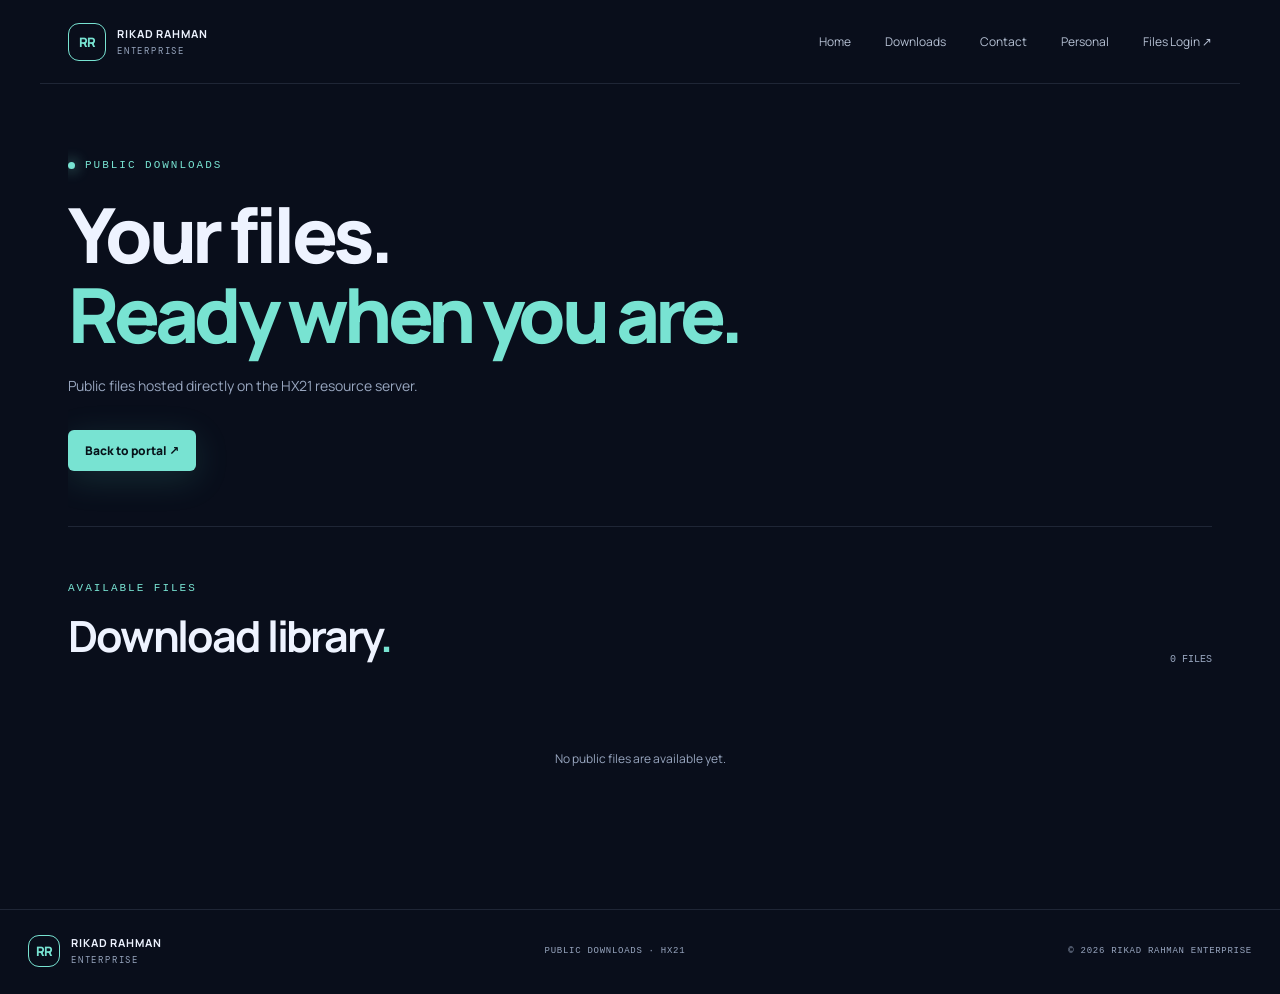
==== downloads/index.html @ bed7c16c "Add files via upload" ====
<!doctype html>
<html lang="en">
<head>
<meta charset="utf-8">
<meta name="viewport" content="width=device-width, initial-scale=1">
<meta name="theme-color" content="#0b1020">
<title>Downloads — RIKAD RAHMAN ENTERPRISE</title>
<link rel="stylesheet" href="../portal/style.css">
<style>
/* Critical fallback: keep the page readable if the external stylesheet fails to load. */
html{background:#090e1b;color-scheme:dark}
body{margin:0;background:#090e1b;color:#eef3ff;font-family:Manrope,system-ui,sans-serif}
a{color:inherit;text-decoration:none}
.topbar{min-height:84px;padding:0 28px;display:flex;align-items:center;justify-content:space-between;gap:20px;border-bottom:1px solid rgba(180,198,230,.13)}
.brand{display:flex;align-items:center;gap:11px;color:#eef3ff;font-size:11px;letter-spacing:.08em}
.brand-mark{width:38px;height:38px;border:1px solid #78e3d2;border-radius:11px;display:grid;place-items:center;color:#78e3d2;font-weight:800}
.brand b,.brand small{display:block}.brand small{font-size:9px;letter-spacing:.2em;color:#98a6bf}
nav{display:flex;gap:24px;color:#b6c1d4;font-size:12px}
main{max-width:1200px;margin:auto;padding:0 28px}
.hero{min-height:340px;padding:75px 0 55px}
.eyebrow{font:11px monospace;letter-spacing:.18em;color:#78e3d2}
h1{font-size:clamp(42px,7vw,76px);line-height:1.05;letter-spacing:-.06em;margin:24px 0 18px}
h1 em{font-style:normal;color:#78e3d2}
.hero-copy{max-width:480px;color:#98a6bf;line-height:1.8;font-size:14px}
.primary-btn,.download{display:inline-block;background:#78e3d2;color:#07131a;font-weight:800;padding:12px 17px;border-radius:6px}
.catalog-section{padding:55px 0 85px;border-top:1px solid rgba(180,198,230,.13)}
.section-heading{display:flex;justify-content:space-between;align-items:end;gap:20px}
h2{font-size:clamp(28px,4vw,42px);margin:12px 0}
.count,.meta,.path-note{font:10px monospace;color:#98a6bf}
.grid{display:grid;grid-template-columns:repeat(3,minmax(0,1fr));gap:15px;margin-top:28px}
.item{background:#111a2b;border:1px solid rgba(180,198,230,.13);border-radius:10px;padding:21px;min-height:220px;display:flex;flex-direction:column}
.item h3{margin:18px 0 8px}.item p{color:#98a6bf;line-height:1.7;font-size:12px}
.item-top,.item-bottom,.meta{display:flex;justify-content:space-between;gap:12px;flex-wrap:wrap}
.item-bottom{margin-top:auto;padding-top:22px;align-items:center}
.tag{font:9px monospace;color:#78e3d2}.loading,.empty{text-align:center;padding:45px;color:#98a6bf}
.hidden{display:none!important}
footer{border-top:1px solid rgba(180,198,230,.13);padding:25px 28px;display:flex;justify-content:space-between;gap:15px;flex-wrap:wrap;color:#98a6bf;font:9px monospace}
@media(max-width:650px){.topbar{padding:15px 18px;align-items:flex-start;flex-direction:column}.topbar nav{gap:13px;flex-wrap:wrap}main{padding:0 18px}.grid{grid-template-columns:1fr}.section-heading{align-items:flex-start;flex-direction:column}footer{padding:22px 18px}}
</style>
</head>
<body>
<header class="topbar">
<a class="brand" href="../"><span class="brand-mark">RR</span><span><b>RIKAD RAHMAN</b><small>ENTERPRISE</small></span></a>
<nav><a href="../">Home</a><a href="./">Downloads</a><a href="../contact.html">Contact</a><a href="https://rikadrahman.github.io/">Personal</a><a href="https://nas.rikadrahman.dpdns.org/files" target="_blank" rel="noopener">Files Login ↗</a></nav>
</header>
<main>
<section class="hero download-hero">
<div class="eyebrow"><span class="pulse"></span> PUBLIC DOWNLOADS</div>
<h1>Your files.<br><em>Ready when you are.</em></h1>
<p class="hero-copy">Public files hosted directly on the HX21 resource server.</p>
<a class="primary-btn" href="../">Back to portal <span>↗</span></a>
</section>
<section class="catalog-section">
<div class="section-heading"><div><div class="eyebrow muted">AVAILABLE FILES</div><h2>Download library<span>.</span></h2></div><div class="count" id="count">Checking files…</div></div>
<div class="grid" id="files"><div class="loading">Checking the public catalogue…</div></div>
<p class="empty hidden" id="empty">No public files are available yet.</p>
</section>
</main>
<footer><a class="brand footer-brand" href="../"><span class="brand-mark">RR</span><span><b>RIKAD RAHMAN</b><small>ENTERPRISE</small></span></a><span>PUBLIC DOWNLOADS · HX21</span><span>© <span id="year"></span> RIKAD RAHMAN ENTERPRISE</span></footer>
<script src="../portal/config.js"></script>
<script>
const esc=s=>String(s||"").replace(/[&<>"']/g,c=>({"&":"&amp;","<":"&lt;",">":"&gt;",'"':"&quot;","'":"&#39;"}[c]));
function urlFor(path){
 const parts=String(path||"").split("/");
 if(!path||parts.some(p=>!p||p==="."||p===".."))return "";
 return "./"+parts.map(encodeURIComponent).join("/");
}
async function init(){
 document.getElementById("year").textContent=new Date().getFullYear();
 try{
  const r=await fetch("../portal/catalog.json",{cache:"no-store"});
  if(!r.ok)throw Error();
  const data=await r.json();
  const entries=Array.isArray(data.items)?data.items:[];
  const ready=(await Promise.all(entries.map(async item=>{
   if(item.access!=="public")return null;
   const url=urlFor(item.path);if(!url)return null;
   try{const h=await fetch(url,{method:"HEAD",cache:"no-store"});return h.ok?{...item,url}:null}catch(_){return null}
  }))).filter(Boolean);
  document.getElementById("count").textContent=ready.length+" FILES";
  document.getElementById("files").innerHTML=ready.map(item=>`
   <article class="item"><div class="item-top"><div class="item-icon">↓</div><span class="tag">${esc(item.category)}</span></div>
   <h3>${esc(item.title)}</h3><p>${esc(item.description)}</p>
   <div class="meta"><span>${esc(item.platform)}</span><span>${esc(item.version)}</span><span>${esc(item.size)}</span></div>
   <div class="item-bottom"><span class="path-note">PUBLIC FILE</span><a class="download" href="${item.url}">Download ↗</a></div></article>`).join("");
  document.getElementById("empty").classList.toggle("hidden",ready.length!==0);
 }catch(_){
  document.getElementById("count").textContent="OFFLINE";
  document.getElementById("files").innerHTML='<div class="loading">Could not load the public catalogue.</div>';
 }
}
init();
</script>
</body>
</html>
---- portal/style.css ----
@import url('https://fonts.googleapis.com/css2?family=DM+Mono:wght@400;500&family=Manrope:wght@400;500;600;700;800&display=swap');
:root{--bg:#090e1b;--panel:#111a2b;--panel2:#151f33;--line:rgba(180,198,230,.13);--text:#eef3ff;--muted:#98a6bf;--cyan:#78e3d2;--violet:#9c91ff}
*{box-sizing:border-box}html{scroll-behavior:smooth}body{margin:0;background:var(--bg);color:var(--text);font-family:Manrope,system-ui,sans-serif;overflow-x:hidden}a{color:inherit;text-decoration:none}.ambient{position:absolute;filter:blur(100px);opacity:.17;pointer-events:none;border-radius:50%}.ambient-a{width:360px;height:360px;background:#6556e8;top:70px;right:8%}.ambient-b{width:280px;height:280px;background:#1bbda9;top:570px;left:-150px}
.topbar{height:84px;max-width:1200px;margin:auto;padding:0 28px;display:flex;align-items:center;justify-content:space-between;border-bottom:1px solid var(--line);position:relative;z-index:2}.brand{display:flex;align-items:center;gap:11px;letter-spacing:.08em;font-size:11px}.brand-mark{width:38px;height:38px;border:1px solid rgba(120,227,210,.6);border-radius:11px;display:grid;place-items:center;color:var(--cyan);font-weight:800;font-size:13px;letter-spacing:-.05em}.brand b,.brand small{display:block}.brand small{font-family:"DM Mono",monospace;color:var(--muted);font-size:9px;letter-spacing:.25em;margin-top:4px}.topbar nav{display:flex;gap:34px;color:#b6c1d4;font-size:12px}.topbar nav a:hover,.admin-link:hover{color:var(--cyan)}.admin-link{font-size:11px;color:var(--muted);border:1px solid var(--line);border-radius:30px;padding:10px 15px}.admin-link span{color:var(--cyan);margin-left:8px}
main{max-width:1200px;margin:auto;padding:0 28px}.hero{min-height:550px;padding:88px 0 60px;position:relative;overflow:hidden}.eyebrow{font:11px "DM Mono",monospace;letter-spacing:.18em;color:var(--cyan);display:flex;align-items:center;gap:10px}.pulse{width:7px;height:7px;border-radius:50%;background:var(--cyan);box-shadow:0 0 14px var(--cyan)}h1{font-size:clamp(48px,7vw,82px);line-height:1.04;letter-spacing:-.065em;margin:25px 0 20px;font-weight:800;position:relative;z-index:1}h1 em,h2 em{font-style:normal;color:var(--cyan)}.hero-copy{max-width:480px;color:var(--muted);line-height:1.8;font-size:14px}.primary-btn{display:inline-flex;gap:35px;align-items:center;background:var(--cyan);color:#07131a;font-weight:800;font-size:12px;padding:15px 20px;border-radius:7px;margin-top:18px;box-shadow:0 8px 35px #55d9c326}.primary-btn:hover{transform:translateY(-2px)}.hero-stats{display:flex;gap:45px;margin-top:58px}.hero-stats div{display:grid;gap:5px}.hero-stats strong{font-size:19px}.hero-stats span{font:10px "DM Mono",monospace;color:var(--muted);letter-spacing:.05em}.hero-art{position:absolute;width:390px;height:390px;right:5%;top:82px;display:grid;place-items:center}.art-ring{position:absolute;width:300px;height:300px;border:1px solid #78e3d233;border-radius:50%;box-shadow:0 0 70px #625be31c,inset 0 0 60px #625be31a}.ring-two{width:220px;height:220px;border-color:#9c91ff55;border-style:dashed;animation:spin 50s linear infinite}.art-core{width:130px;height:130px;border-radius:35px;display:grid;place-items:center;background:linear-gradient(145deg,#1c3450,#14192e);border:1px solid #78e3d277;font-size:42px;font-weight:800;letter-spacing:-.1em;box-shadow:0 0 80px #5f9eab33;z-index:1}.art-core span{color:var(--cyan)}.art-label{position:absolute;right:0;bottom:42px;font:10px/1.8 "DM Mono",monospace;color:#7385a5;letter-spacing:.15em}.hero-orbit{position:absolute;border:1px solid #9c91ff33;border-radius:50%;width:7px;height:7px;right:17%;top:90px;box-shadow:0 0 20px var(--violet)}.orbit-two{right:34%;top:390px;background:var(--cyan);border:0}@keyframes spin{to{transform:rotate(360deg)}}
.catalog-section{padding:70px 0 100px;border-top:1px solid var(--line)}.section-heading{display:flex;justify-content:space-between;align-items:end}.muted{color:#7d8ba6}.section-heading h2,.banner h2{font-size:clamp(30px,4vw,43px);letter-spacing:-.05em;margin:12px 0 0}.section-heading h2 span{color:var(--cyan)}.count{font:10px "DM Mono",monospace;color:var(--muted)}.toolbar{display:flex;justify-content:space-between;gap:20px;margin:34px 0 25px;flex-wrap:wrap}.search{height:46px;max-width:390px;min-width:240px;flex:1;display:flex;align-items:center;gap:12px;background:var(--panel);border:1px solid var(--line);border-radius:7px;padding:0 14px;color:var(--cyan)}.search span{font-size:23px}.search input{background:none;border:0;outline:0;color:var(--text);width:100%;font:12px Manrope}.search input::placeholder{color:#687892}.filters{display:flex;gap:7px;flex-wrap:wrap}.filter{background:transparent;border:1px solid var(--line);color:var(--muted);padding:0 15px;border-radius:6px;font:11px Manrope;cursor:pointer}.filter:hover,.filter.active{background:#172b37;border-color:#78e3d266;color:var(--cyan)}.grid{display:grid;grid-template-columns:repeat(3,1fr);gap:15px}.item{background:linear-gradient(145deg,#121d30,#0e1727);border:1px solid var(--line);border-radius:10px;padding:21px;min-height:245px;display:flex;flex-direction:column;transition:.2s}.item:hover{transform:translateY(-4px);border-color:#78e3d255}.item-top{display:flex;justify-content:space-between;align-items:center}.item-icon{width:40px;height:40px;border-radius:10px;background:#1b2c3c;display:grid;place-items:center;color:var(--cyan);font-size:18px}.tag{font:9px "DM Mono",monospace;color:var(--cyan);background:#78e3d212;border:1px solid #78e3d226;padding:6px 8px;border-radius:4px}.item h3{font-size:16px;margin:20px 0 8px;letter-spacing:-.03em}.item p{font-size:11px;line-height:1.7;color:var(--muted);margin:0}.meta{display:flex;gap:12px;flex-wrap:wrap;color:#7d8ba6;font:9px "DM Mono",monospace;margin-top:15px}.item-bottom{margin-top:auto;padding-top:20px;display:flex;justify-content:space-between;align-items:center}.download{font:11px Manrope;font-weight:800;color:#07131a;background:var(--cyan);border:0;border-radius:5px;padding:10px 13px;cursor:pointer}.download:disabled{opacity:.35;cursor:not-allowed}.path-note{font:9px "DM Mono",monospace;color:#7889a5}.loading,.empty{grid-column:1/-1;text-align:center;padding:55px;color:var(--muted);font-size:12px}.hidden{display:none!important}
.banner{border:1px solid var(--line);border-radius:12px;padding:42px;display:grid;grid-template-columns:1fr 1fr;gap:35px;background:radial-gradient(ellipse at 10% 0%,#1c3b443b,transparent 60%),#101a2b;margin-bottom:25px}.banner p{align-self:center;color:var(--muted);font-size:12px;line-height:2;max-width:440px}.admin-note{display:flex;gap:15px;align-items:flex-start;padding:25px 0 65px;color:var(--muted)}.note-icon{color:var(--cyan);font-size:20px}.admin-note b{font-size:11px;color:#dce6f6}.admin-note p{font-size:10px;line-height:1.7;margin:7px 0 0}footer{border-top:1px solid var(--line);padding:25px max(28px,calc((100vw - 1144px)/2));display:flex;align-items:center;justify-content:space-between;gap:18px;color:#74829b;font:9px "DM Mono",monospace;letter-spacing:.08em}.footer-brand{color:var(--text);font-family:Manrope}.footer-brand .brand-mark{width:32px;height:32px}
@media(max-width:800px){.hero-art{right:-130px;opacity:.45}.hero{min-height:560px}.grid{grid-template-columns:repeat(2,1fr)}.banner{grid-template-columns:1fr;gap:12px}.banner p{margin:0}}@media(max-width:560px){.topbar{height:70px;padding:0 18px}.topbar nav{gap:15px}.admin-link{display:none}main{padding:0 18px}.hero{padding-top:75px;min-height:550px}.hero-art{right:-210px;top:130px;transform:scale(.8)}.hero-copy{max-width:330px}.hero-stats{gap:22px;margin-top:48px}.hero-stats strong{font-size:16px}.hero-stats span{font-size:8px}.catalog-section{padding:55px 0 70px}.section-heading{align-items:start;gap:15px;flex-direction:column}.toolbar{margin-top:25px}.search{max-width:none}.filters{width:100%}.filter{height:35px;flex:1;padding:0 8px}.grid{grid-template-columns:1fr}.item{min-height:225px}.banner{padding:25px}.admin-note{padding-bottom:45px}footer{padding:22px 18px;flex-wrap:wrap}footer>span:nth-child(2){display:none}}

.quick-links{display:grid;grid-template-columns:repeat(3,1fr);gap:15px;margin:0 0 35px}
.quick-links a{display:grid;grid-template-columns:42px 1fr;column-gap:13px;align-items:center;padding:20px;background:#121d30;border:1px solid var(--line);border-radius:9px}
.quick-links a>span{grid-row:span 2;width:40px;height:40px;display:grid;place-items:center;background:#1b2c3c;color:var(--cyan);border-radius:9px;font-size:20px}
.quick-links b{font-size:12px;color:var(--text)}
.quick-links small{font-size:10px;color:var(--muted);margin-top:4px}
.quick-links a:hover{border-color:#78e3d266;transform:translateY(-2px)}
.download-hero{min-height:360px}
@media(max-width:560px){
 .quick-links{grid-template-columns:1fr}
 .topbar nav{gap:10px;font-size:10px}
}
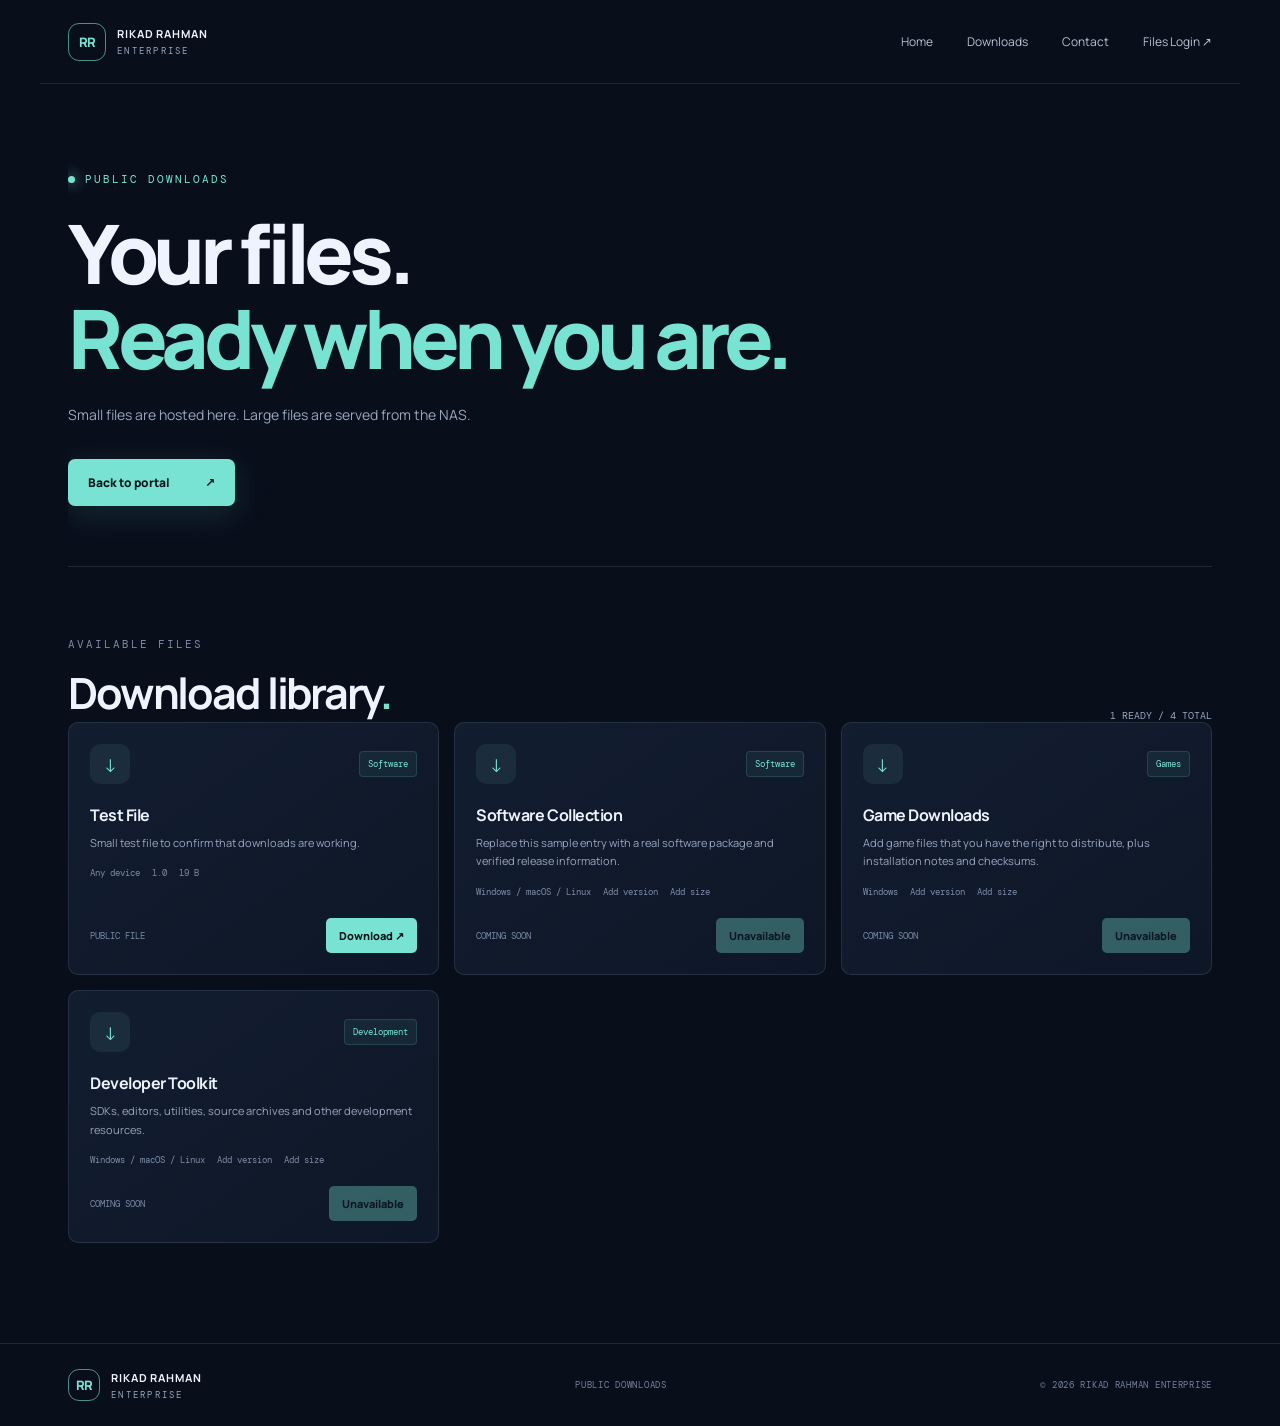
==== commit d73a1f6e: "Add files via upload" ====
--- a/downloads/index.html
+++ b/downloads/index.html
@@ -5,50 +5,19 @@
 <meta name="viewport" content="width=device-width, initial-scale=1">
 <meta name="theme-color" content="#0b1020">
 <title>Downloads — RIKAD RAHMAN ENTERPRISE</title>
-<link rel="stylesheet" href="../portal/style.css">
-<style>
-/* Critical fallback: keep the page readable if the external stylesheet fails to load. */
-html{background:#090e1b;color-scheme:dark}
-body{margin:0;background:#090e1b;color:#eef3ff;font-family:Manrope,system-ui,sans-serif}
-a{color:inherit;text-decoration:none}
-.topbar{min-height:84px;padding:0 28px;display:flex;align-items:center;justify-content:space-between;gap:20px;border-bottom:1px solid rgba(180,198,230,.13)}
-.brand{display:flex;align-items:center;gap:11px;color:#eef3ff;font-size:11px;letter-spacing:.08em}
-.brand-mark{width:38px;height:38px;border:1px solid #78e3d2;border-radius:11px;display:grid;place-items:center;color:#78e3d2;font-weight:800}
-.brand b,.brand small{display:block}.brand small{font-size:9px;letter-spacing:.2em;color:#98a6bf}
-nav{display:flex;gap:24px;color:#b6c1d4;font-size:12px}
-main{max-width:1200px;margin:auto;padding:0 28px}
-.hero{min-height:340px;padding:75px 0 55px}
-.eyebrow{font:11px monospace;letter-spacing:.18em;color:#78e3d2}
-h1{font-size:clamp(42px,7vw,76px);line-height:1.05;letter-spacing:-.06em;margin:24px 0 18px}
-h1 em{font-style:normal;color:#78e3d2}
-.hero-copy{max-width:480px;color:#98a6bf;line-height:1.8;font-size:14px}
-.primary-btn,.download{display:inline-block;background:#78e3d2;color:#07131a;font-weight:800;padding:12px 17px;border-radius:6px}
-.catalog-section{padding:55px 0 85px;border-top:1px solid rgba(180,198,230,.13)}
-.section-heading{display:flex;justify-content:space-between;align-items:end;gap:20px}
-h2{font-size:clamp(28px,4vw,42px);margin:12px 0}
-.count,.meta,.path-note{font:10px monospace;color:#98a6bf}
-.grid{display:grid;grid-template-columns:repeat(3,minmax(0,1fr));gap:15px;margin-top:28px}
-.item{background:#111a2b;border:1px solid rgba(180,198,230,.13);border-radius:10px;padding:21px;min-height:220px;display:flex;flex-direction:column}
-.item h3{margin:18px 0 8px}.item p{color:#98a6bf;line-height:1.7;font-size:12px}
-.item-top,.item-bottom,.meta{display:flex;justify-content:space-between;gap:12px;flex-wrap:wrap}
-.item-bottom{margin-top:auto;padding-top:22px;align-items:center}
-.tag{font:9px monospace;color:#78e3d2}.loading,.empty{text-align:center;padding:45px;color:#98a6bf}
-.hidden{display:none!important}
-footer{border-top:1px solid rgba(180,198,230,.13);padding:25px 28px;display:flex;justify-content:space-between;gap:15px;flex-wrap:wrap;color:#98a6bf;font:9px monospace}
-@media(max-width:650px){.topbar{padding:15px 18px;align-items:flex-start;flex-direction:column}.topbar nav{gap:13px;flex-wrap:wrap}main{padding:0 18px}.grid{grid-template-columns:1fr}.section-heading{align-items:flex-start;flex-direction:column}footer{padding:22px 18px}}
-</style>
+<link rel="stylesheet" href="/portal/style.css">
 </head>
 <body>
 <header class="topbar">
-<a class="brand" href="../"><span class="brand-mark">RR</span><span><b>RIKAD RAHMAN</b><small>ENTERPRISE</small></span></a>
-<nav><a href="../">Home</a><a href="./">Downloads</a><a href="../contact.html">Contact</a><a href="https://rikadrahman.github.io/">Personal</a><a href="https://nas.rikadrahman.dpdns.org/files" target="_blank" rel="noopener">Files Login ↗</a></nav>
+<a class="brand" href="/"><span class="brand-mark">RR</span><span><b>RIKAD RAHMAN</b><small>ENTERPRISE</small></span></a>
+<nav><a href="/">Home</a><a href="/downloads/">Downloads</a><a href="/contact.html">Contact</a><a href="https://nas.rikadrahman.dpdns.org/files" target="_blank" rel="noopener">Files Login ↗</a></nav>
 </header>
 <main>
 <section class="hero download-hero">
 <div class="eyebrow"><span class="pulse"></span> PUBLIC DOWNLOADS</div>
 <h1>Your files.<br><em>Ready when you are.</em></h1>
-<p class="hero-copy">Public files hosted directly on the HX21 resource server.</p>
-<a class="primary-btn" href="../">Back to portal <span>↗</span></a>
+<p class="hero-copy">Small files are hosted here. Large files are served from the NAS.</p>
+<a class="primary-btn" href="/">Back to portal <span>↗</span></a>
 </section>
 <section class="catalog-section">
 <div class="section-heading"><div><div class="eyebrow muted">AVAILABLE FILES</div><h2>Download library<span>.</span></h2></div><div class="count" id="count">Checking files…</div></div>
@@ -56,37 +25,45 @@
 <p class="empty hidden" id="empty">No public files are available yet.</p>
 </section>
 </main>
-<footer><a class="brand footer-brand" href="../"><span class="brand-mark">RR</span><span><b>RIKAD RAHMAN</b><small>ENTERPRISE</small></span></a><span>PUBLIC DOWNLOADS · HX21</span><span>© <span id="year"></span> RIKAD RAHMAN ENTERPRISE</span></footer>
-<script src="../portal/config.js"></script>
+<footer><a class="brand footer-brand" href="/"><span class="brand-mark">RR</span><span><b>RIKAD RAHMAN</b><small>ENTERPRISE</small></span></a><span>PUBLIC DOWNLOADS</span><span>© <span id="year"></span> RIKAD RAHMAN ENTERPRISE</span></footer>
+<script src="/portal/config.js"></script>
 <script>
 const esc=s=>String(s||"").replace(/[&<>"']/g,c=>({"&":"&amp;","<":"&lt;",">":"&gt;",'"':"&quot;","'":"&#39;"}[c]));
-function urlFor(path){
- const parts=String(path||"").split("/");
- if(!path||parts.some(p=>!p||p==="."||p===".."))return "";
- return "./"+parts.map(encodeURIComponent).join("/");
+const isExternal=u=>/^https?:\/\//i.test(u||"");
+function urlFor(item){
+ if(item.url)return item.url;
+ const parts=String(item.path||"").split("/");
+ if(!item.path||parts.some(p=>!p||p==="."||p===".."))return "";
+ const base=(window.PORTAL_CONFIG&&window.PORTAL_CONFIG.downloadBaseUrl||"/downloads").replace(/\/+$/,"");
+ return base+"/"+parts.map(encodeURIComponent).join("/");
+}
+async function isReady(item,url){
+ if(item.access!=="public"||!url)return false;
+ if(isExternal(url))return true;
+ try{const h=await fetch(url,{method:"HEAD",cache:"no-store"});return h.ok}catch(_){return false}
 }
 async function init(){
  document.getElementById("year").textContent=new Date().getFullYear();
+ const box=document.getElementById("files"),count=document.getElementById("count");
  try{
-  const r=await fetch("../portal/catalog.json",{cache:"no-store"});
-  if(!r.ok)throw Error();
+  const r=await fetch("/portal/catalog.json",{cache:"no-store"});
+  if(!r.ok)throw Error("catalog "+r.status);
   const data=await r.json();
   const entries=Array.isArray(data.items)?data.items:[];
-  const ready=(await Promise.all(entries.map(async item=>{
-   if(item.access!=="public")return null;
-   const url=urlFor(item.path);if(!url)return null;
-   try{const h=await fetch(url,{method:"HEAD",cache:"no-store"});return h.ok?{...item,url}:null}catch(_){return null}
-  }))).filter(Boolean);
-  document.getElementById("count").textContent=ready.length+" FILES";
-  document.getElementById("files").innerHTML=ready.map(item=>`
+  const items=await Promise.all(entries.map(async item=>{const url=urlFor(item);return {...item,url,ready:await isReady(item,url)}}));
+  items.sort((a,b)=>b.ready-a.ready);
+  const n=items.filter(i=>i.ready).length;
+  count.textContent=n+" READY / "+items.length+" TOTAL";
+  box.innerHTML=items.map(item=>`
    <article class="item"><div class="item-top"><div class="item-icon">↓</div><span class="tag">${esc(item.category)}</span></div>
    <h3>${esc(item.title)}</h3><p>${esc(item.description)}</p>
    <div class="meta"><span>${esc(item.platform)}</span><span>${esc(item.version)}</span><span>${esc(item.size)}</span></div>
-   <div class="item-bottom"><span class="path-note">PUBLIC FILE</span><a class="download" href="${item.url}">Download ↗</a></div></article>`).join("");
-  document.getElementById("empty").classList.toggle("hidden",ready.length!==0);
- }catch(_){
-  document.getElementById("count").textContent="OFFLINE";
-  document.getElementById("files").innerHTML='<div class="loading">Could not load the public catalogue.</div>';
+   <div class="item-bottom"><span class="path-note">${item.ready?"PUBLIC FILE":"COMING SOON"}</span>
+   ${item.ready?`<a class="download" href="${esc(item.url)}" download>Download ↗</a>`:`<button class="download" disabled>Unavailable</button>`}</div></article>`).join("");
+  document.getElementById("empty").classList.toggle("hidden",items.length!==0);
+ }catch(e){
+  count.textContent="OFFLINE";
+  box.innerHTML='<div class="loading">Could not load the catalogue ('+esc(e.message)+'). Check /portal/catalog.json.</div>';
  }
 }
 init();
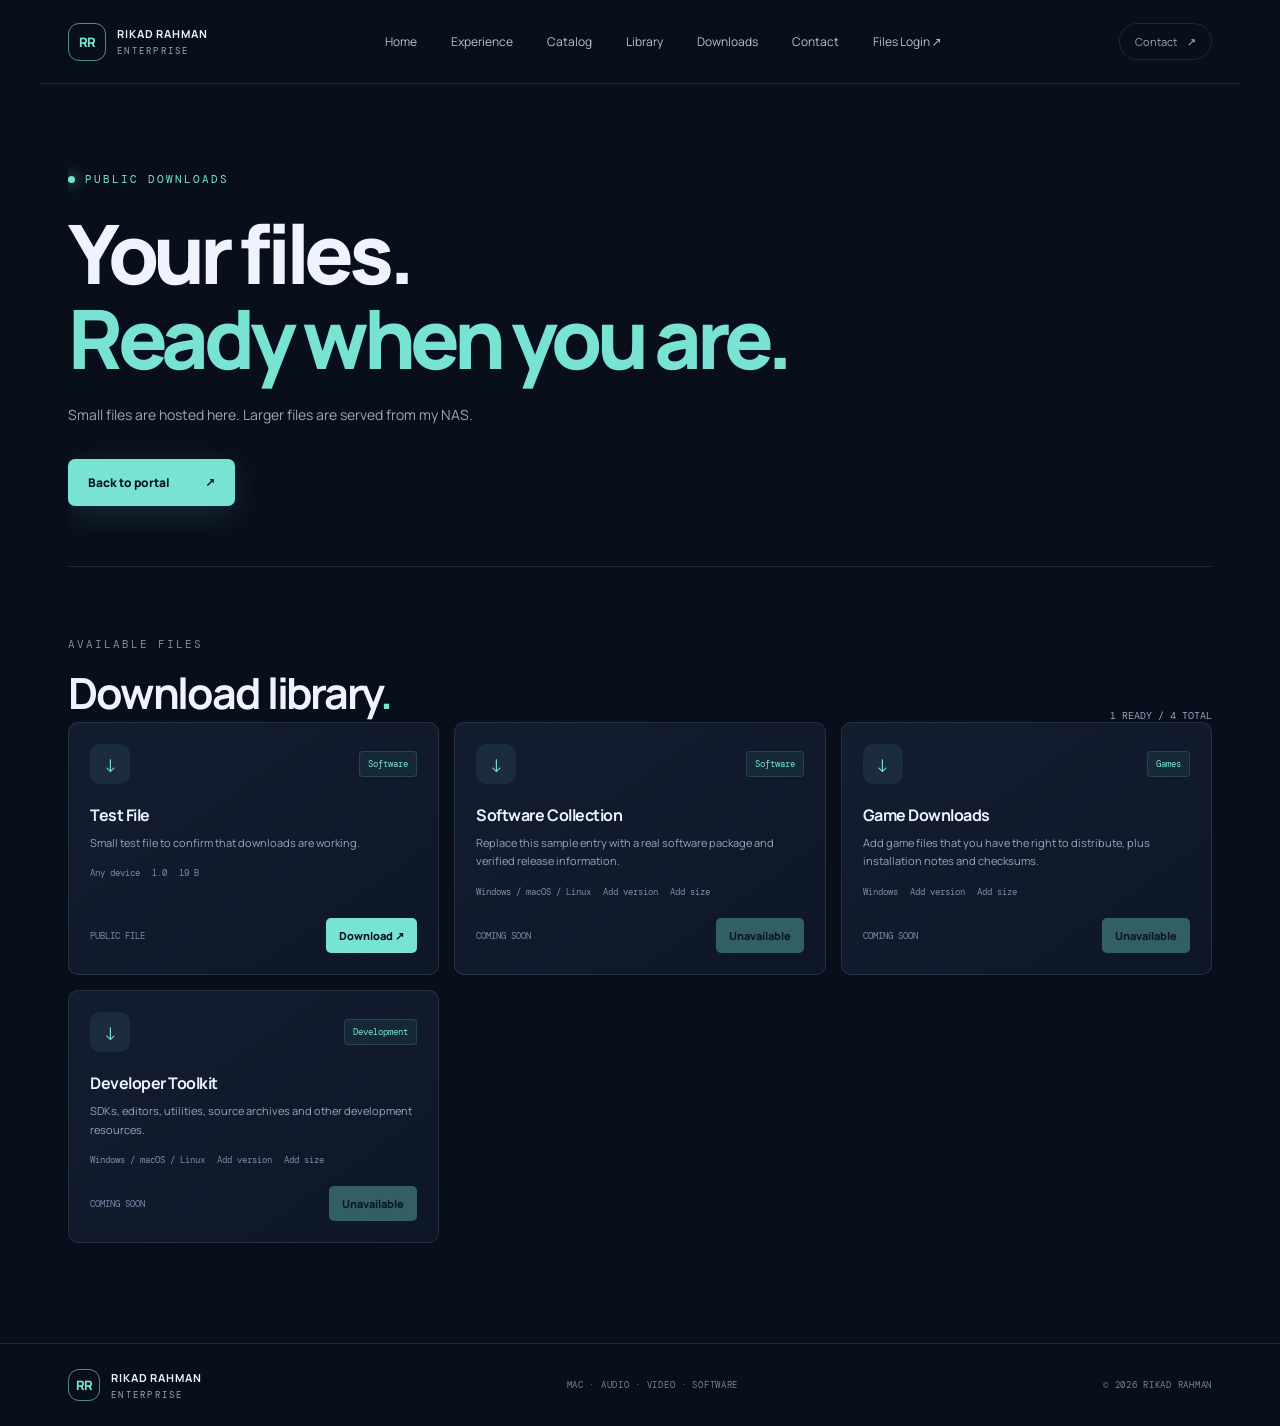
==== commit 99cfddf8: "Add files via upload" ====
--- a/downloads/index.html
+++ b/downloads/index.html
@@ -4,19 +4,16 @@
 <meta charset="utf-8">
 <meta name="viewport" content="width=device-width, initial-scale=1">
 <meta name="theme-color" content="#0b1020">
-<title>Downloads — RIKAD RAHMAN ENTERPRISE</title>
+<title>Downloads | Rikad Rahman</title>
 <link rel="stylesheet" href="/portal/style.css">
-</head>
+<link rel="stylesheet" href="/assets/site.css"><link rel="icon" href="data:image/svg+xml,%3Csvg xmlns='http://www.w3.org/2000/svg' viewBox='0 0 64 64'%3E%3Crect width='64' height='64' rx='14' fill='%230b1020'/%3E%3Ctext x='32' y='42' font-size='28' font-family='sans-serif' font-weight='800' text-anchor='middle' fill='%2378e3d2'%3ERR%3C/text%3E%3C/svg%3E"></head>
 <body>
-<header class="topbar">
-<a class="brand" href="/"><span class="brand-mark">RR</span><span><b>RIKAD RAHMAN</b><small>ENTERPRISE</small></span></a>
-<nav><a href="/">Home</a><a href="/downloads/">Downloads</a><a href="/contact.html">Contact</a><a href="https://nas.rikadrahman.dpdns.org/files" target="_blank" rel="noopener">Files Login ↗</a></nav>
-</header>
+<header class="topbar"><a class="brand" href="/"><span class="brand-mark">RR</span><span><b>RIKAD RAHMAN</b><small>ENTERPRISE</small></span></a><nav><a href="/">Home</a><a href="/experience.html">Experience</a><a href="/catalog.html">Catalog</a><a href="/portal/">Library</a><a href="/downloads/" class="on">Downloads</a><a href="/contact.html">Contact</a><a href="https://nas.rikadrahman.dpdns.org/files" target="_blank" rel="noopener">Files Login ↗</a></nav><a class="admin-link" href="/contact.html">Contact <span>↗</span></a></header>
 <main>
 <section class="hero download-hero">
 <div class="eyebrow"><span class="pulse"></span> PUBLIC DOWNLOADS</div>
 <h1>Your files.<br><em>Ready when you are.</em></h1>
-<p class="hero-copy">Small files are hosted here. Large files are served from the NAS.</p>
+<p class="hero-copy">Small files are hosted here. Larger files are served from my NAS.</p>
 <a class="primary-btn" href="/">Back to portal <span>↗</span></a>
 </section>
 <section class="catalog-section">
@@ -25,7 +22,7 @@
 <p class="empty hidden" id="empty">No public files are available yet.</p>
 </section>
 </main>
-<footer><a class="brand footer-brand" href="/"><span class="brand-mark">RR</span><span><b>RIKAD RAHMAN</b><small>ENTERPRISE</small></span></a><span>PUBLIC DOWNLOADS</span><span>© <span id="year"></span> RIKAD RAHMAN ENTERPRISE</span></footer>
+<footer><a class="brand footer-brand" href="/"><span class="brand-mark">RR</span><span><b>RIKAD RAHMAN</b><small>ENTERPRISE</small></span></a><span>MAC · AUDIO · VIDEO · SOFTWARE</span><span>© <span id="year"></span> RIKAD RAHMAN</span></footer>
 <script src="/portal/config.js"></script>
 <script>
 const esc=s=>String(s||"").replace(/[&<>"']/g,c=>({"&":"&amp;","<":"&lt;",">":"&gt;",'"':"&quot;","'":"&#39;"}[c]));
@@ -68,5 +65,5 @@
 }
 init();
 </script>
-</body>
+<script src="/js/site.js"></script></body>
 </html>
